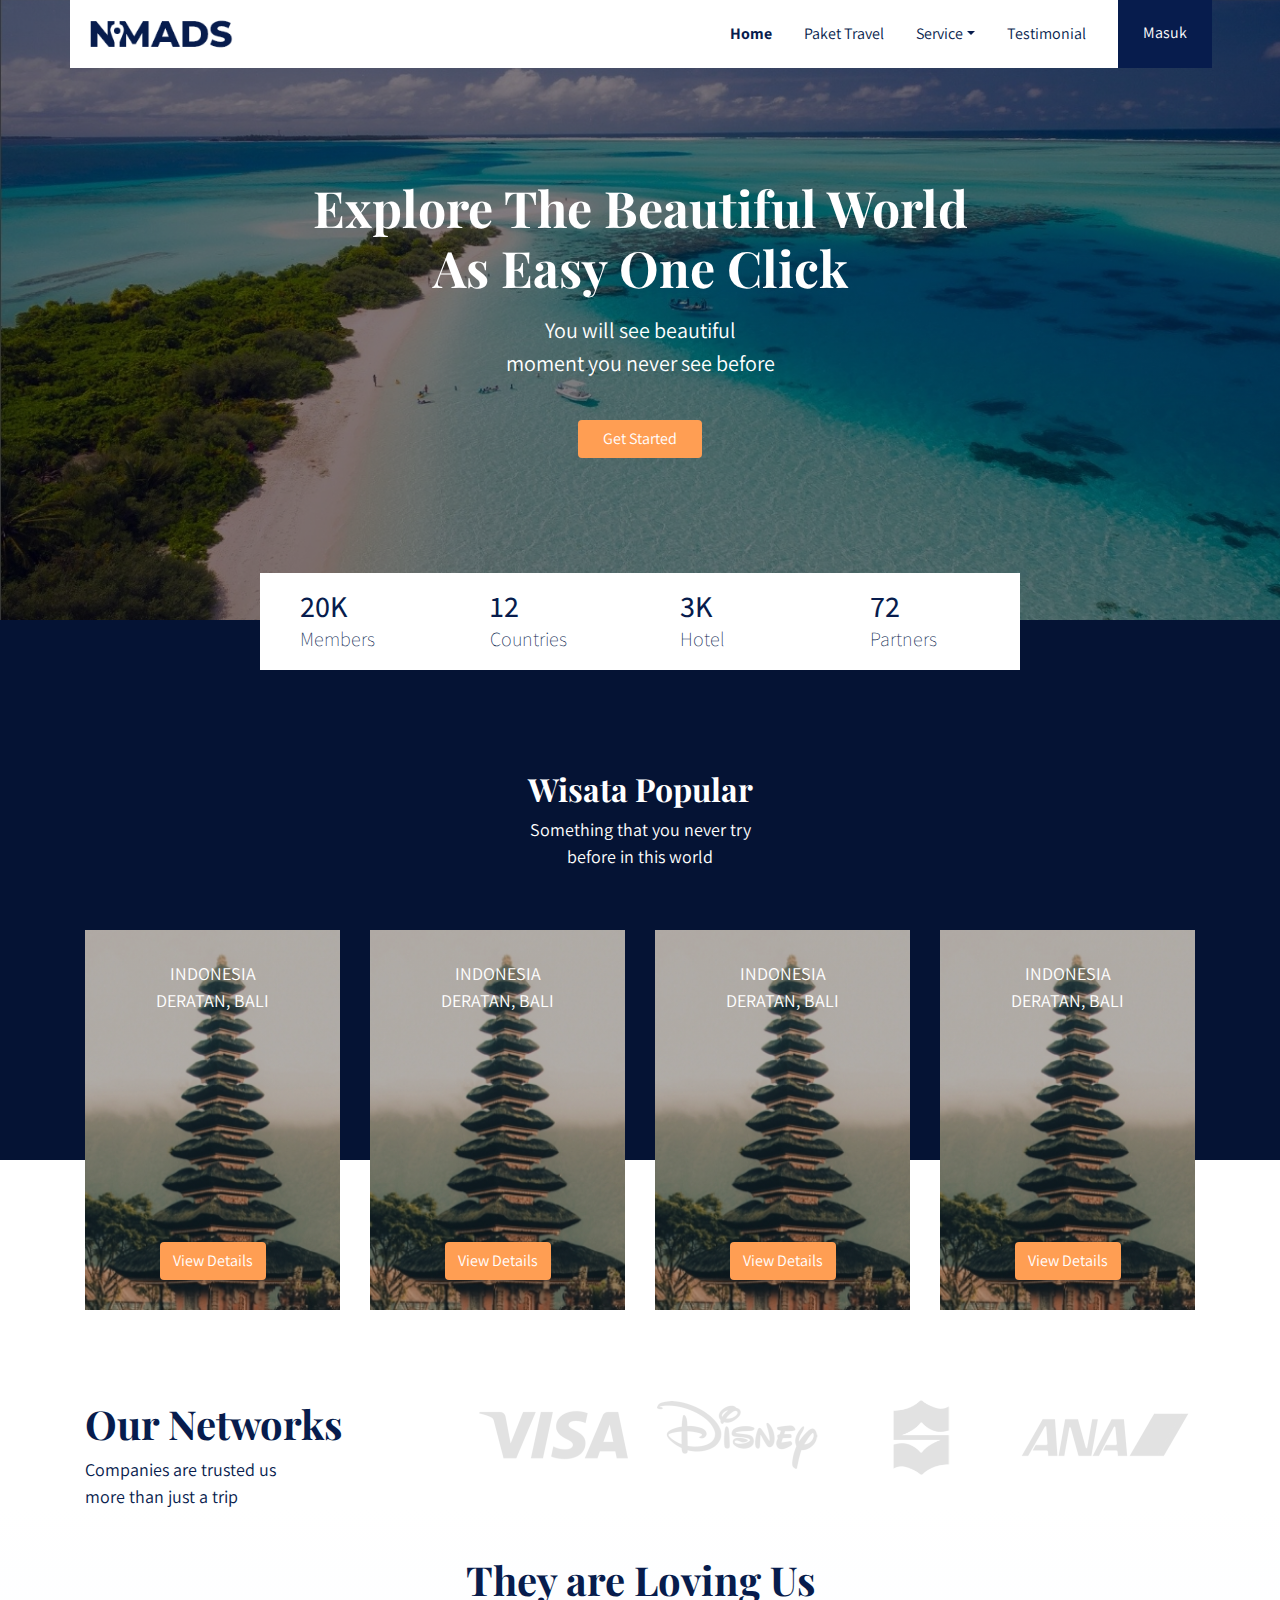
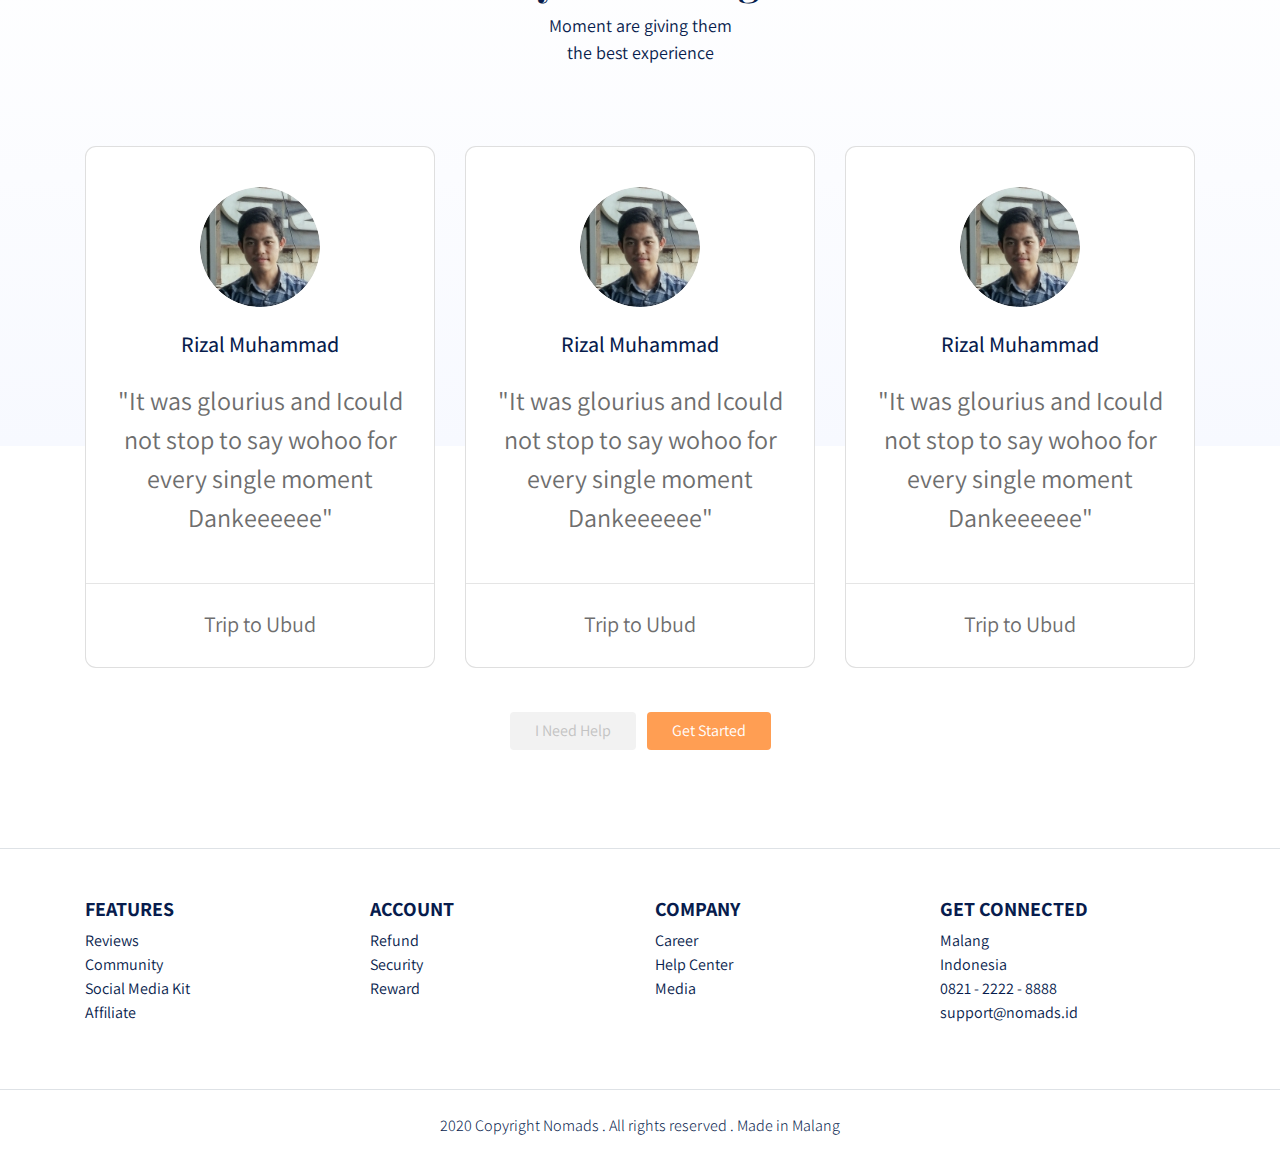
==== index.html @ 01eb6762 "first commit" ====
<!DOCTYPE html>
<html>

<head lang="en">
    <meta charset="utf-8">
    <meta content="IE=edge,chrome=1" http-equiv="X-UA-Compatible">
    <meta name="viewport" content="width=device-width, initial-scale=1.0" />

    <title>Document</title>

    <link rel="stylesheet" href="frontend/libraries/bootstrap/css/bootstrap.css">
    <link rel="stylesheet" href="frontend/styles/main.css">
    <link
        href="https://fonts.googleapis.com/css?family=Assistant:200,300,400,600,700|Playfair+Display:400,400i,500,500i,600,600i,700,700i,800,800i,900,900i&display=swap"
        rel="stylesheet">
</head>

<body>

    <div class="container">
        <nav class="row navbar navbar-expand-lg navbar-light bg-white">
            <a href="#" class="navbar-brand">
                <img src="frontend/image/logo.png" alt="Logo Nomads">
            </a>
            <button class="navbar-toggler navbar-toggler-right" type="button" data-toggle="collapse"
                data-target="#navb">
                <span class="navbar-toggler-icon"></span>
            </button>

            <div class="collapse navbar-collapse" id="navb">
                <ul class="navbar-nav ml-auto mr-3">
                    <li class="nav-item mx-md-2">
                        <a href="#" class="nav-link active">Home</a>
                    </li>
                    <li class="nav-item mx-md-2">
                        <a href="travel.html" class="nav-link">Paket Travel</a>
                    </li>
                    <li class="nav-item dropdown mx-md-2">
                        <a href="#" class="nav-link dropdown-toggle" id="navdrop" data-toggle="dropdown">Service</a>
                        <div class="dropdown-menu">
                            <a href="#" class="dropdown-item">Link</a>
                            <a href="#" class="dropdown-item">Link</a>
                            <a href="#" class="dropdown-item">Link</a>
                        </div>
                    </li>
                    <li class="nav-item mx-md-2">
                        <a href="#testimonialContent" class="nav-link">Testimonial</a>
                    </li>
                </ul>
                <!-- Mobile Button -->
                <form class="form-inline d-sm-block d-md-none">
                    <button class="btn btn-login my-2 my-sm-0">
                        Masuk
                    </button>
                </form>

                <!-- Dekstop Button -->
                <form class="form-inline my-2 my-lg-0 d-none d-md-block">
                    <button class="btn btn-login btn-navbar-right my-2 my-sm-0 px-4">
                        Masuk
                    </button>
                </form>
            </div>
        </nav>
    </div>

    <!-- Header -->
    <header class="text-center">
        <h1>Explore The Beautiful World
            <br />
            As Easy One Click
        </h1>

        <p class="mt-3">
            You will see beautiful
            <br />
            moment you never see before
        </p>
        <a href="#popular" class="btn btn-get-started px-4 mt-4">Get Started</a>
    </header>

    <!-- Main Content -->
    <main>
        <div class="container">
            <section class="section-stats row justify-content-center" id="stats">
                <div class="col-3 col-md-2 stats-detail">
                    <h2>20K</h2>
                    <p>Members</p>
                </div>
                <div class="col-3 col-md-2 stats-detail">
                    <h2>12</h2>
                    <p>Countries</p>
                </div>
                <div class="col-3 col-md-2 stats-detail">
                    <h2>3K</h2>
                    <p>Hotel</p>
                </div>
                <div class="col-3 col-md-2 stats-detail">
                    <h2>72</h2>
                    <p>Partners</p>
                </div>
            </section>
        </div>

        <section class="section-popular" id="popular">
            <div class="container">
                <div class="row">
                    <div class="col text-center section-popular-heading">
                        <h2>Wisata Popular</h2>
                        <p>
                            Something that you never try
                            <br />
                            before in this world
                        </p>
                    </div>
                </div>
            </div>
        </section>
        <section class="section-popular-content" id="popularContent">
            <div class="container">
                <div class="section-popular-travel row justify-content-center">
                    <div class="col-sm-6 col-md-4 col-lg-3">
                        <div class="card-travel text-center d-flex flex-column"
                            style="background-image: linear-gradient(rgba(0,0,0,0.3), rgba(0,0,0,0.3)), url('frontend/image/popular.jpg');">
                            <div class="travel-country">INDONESIA</div>

                            <div class="travel-location">DERATAN, BALI</div>
                            <div class="travel-button mt-auto">
                                <a href="details.html" class="btn btn-travel-details">View Details</a>
                            </div>
                        </div>
                    </div>
                    <div class="col-sm-6 col-md-4 col-lg-3">
                        <div class="card-travel text-center d-flex flex-column"
                            style="background-image: linear-gradient(rgba(0,0,0,0.3), rgba(0,0,0,0.3)), url('frontend/image/popular.jpg');">
                            <div class="travel-country">INDONESIA</div>

                            <div class="travel-location">DERATAN, BALI</div>
                            <div class="travel-button mt-auto">
                                <a href="#" class="btn btn-travel-details">View Details</a>
                            </div>
                        </div>
                    </div>
                    <div class="col-sm-6 col-md-4 col-lg-3">
                        <div class="card-travel text-center d-flex flex-column"
                            style="background-image: linear-gradient(rgba(0,0,0,0.3), rgba(0,0,0,0.3)), url('frontend/image/popular.jpg');">
                            <div class="travel-country">INDONESIA</div>

                            <div class="travel-location">DERATAN, BALI</div>
                            <div class="travel-button mt-auto">
                                <a href="#" class="btn btn-travel-details">View Details</a>
                            </div>
                        </div>
                    </div>
                    <div class="col-sm-6 col-md-4 col-lg-3">
                        <div class="card-travel text-center d-flex flex-column"
                            style="background-image: linear-gradient(rgba(0,0,0,0.3), rgba(0,0,0,0.3)), url('frontend/image/popular.jpg');">
                            <div class="travel-country">INDONESIA</div>

                            <div class="travel-location">DERATAN, BALI</div>
                            <div class="travel-button mt-auto">
                                <a href="#" class="btn btn-travel-details">View Details</a>
                            </div>
                        </div>
                    </div>
                </div>
            </div>
        </section>
        <section class="section-networks" id="networks">
            <div class="container">
                <div class="row">
                    <div class="col-md-4">
                        <h2>Our Networks</h2>
                        <p>
                            Companies are trusted us
                            <br />
                            more than just a trip
                        </p>
                    </div>
                    <div class="col-md-8 text-center">
                        <img src="frontend/image/logo_partner.png" alt="Logo Partners" class="img-partners">
                    </div>
                </div>
            </div>
        </section>
        <!-- Testimonial -->
        <section class="testimonial-heading">
            <div class="container">
                <div class="row">
                    <div class="col text-center">
                        <h2>They are Loving Us</h2>
                        <p>
                            Moment are giving them
                            <br />
                            the best experience
                        </p>
                    </div>
                </div>
            </div>

        </section>
        <!-- Testimonal Content -->

        <section class="section-testimonial-content" id="testimonialContent">
            <div class="container">
                <div class="row section-popular-travel justify-content-center">
                    <div class="col-sm-6 col-md-6 col-lg-4">
                        <div class="card card-testimonial text-center">
                            <div class="testimonial-content">
                                <img src="frontend/image/profile.jpg" alt="User" class="mb-4 rounded-circle">
                                <h3 class="mb-4">Rizal Muhammad</h3>
                                <p class="testimonial">
                                    "It was glourius and Icould not stop to
                                    say wohoo for
                                    every single moment Dankeeeeee"
                                </p>
                            </div>
                            <hr>
                            <p class="trip-to mt-2">
                                Trip to Ubud
                            </p>
                        </div>
                    </div>
                    <div class="col-sm-6 col-md-6 col-lg-4">
                        <div class="card card-testimonial text-center">
                            <div class="testimonial-content">
                                <img src="frontend/image/profile.jpg" alt="User" class="mb-4 rounded-circle">
                                <h3 class="mb-4">Rizal Muhammad</h3>
                                <p class="testimonial">
                                    "It was glourius and Icould not stop to
                                    say wohoo for
                                    every single moment Dankeeeeee"
                                </p>
                            </div>
                            <hr>
                            <p class="trip-to mt-2">
                                Trip to Ubud
                            </p>
                        </div>
                    </div>
                    <div class="col-sm-6 col-md-6 col-lg-4">
                        <div class="card card-testimonial text-center">
                            <div class="testimonial-content">
                                <img src="frontend/image/profile.jpg" alt="User" class="mb-4 rounded-circle">
                                <h3 class="mb-4">Rizal Muhammad</h3>
                                <p class="testimonial">
                                    "It was glourius and Icould not stop to
                                    say wohoo for
                                    every single moment Dankeeeeee"
                                </p>
                            </div>
                            <hr>
                            <p class="trip-to mt-2">
                                Trip to Ubud
                            </p>
                        </div>
                    </div>
                </div>
                <div class="row">
                    <div class="col-12 text-center">
                        <a href="#" class="btn btn-need-help px-4 mt-4 mx-1">I Need Help</a>
                        <a href="login.html" class="btn btn-get-started px-4 mt-4 mx-1"> Get Started</a>
                    </div>
                </div>
            </div>
        </section>




    </main>

    <footer class="section-footer mt-5 mb-4 border-top">
        <div class="container pt-5 pb-5">
            <div class="row justify-content-center">
                <div class="col-12">
                    <div class="row">
                        <div class="col-12 col-lg-3">
                            <h5>FEATURES</h5>
                            <ul class="list-unstyled">
                                <li><a href="#">Reviews</a></li>
                                <li><a href="#">Community</a></li>
                                <li><a href="#">Social Media Kit</a></li>
                                <li><a href="#">Affiliate</a></li>
                            </ul>
                        </div>
                        <div class="col-12 col-lg-3">
                            <h5>ACCOUNT</h5>
                            <ul class="list-unstyled">
                                <li><a href="#">Refund</a></li>
                                <li><a href="#">Security</a></li>
                                <li><a href="#">Reward</a></li>
                            </ul>
                        </div>
                        <div class="col-12 col-lg-3">
                            <h5>COMPANY</h5>
                            <ul class="list-unstyled">
                                <li><a href="#">Career</a></li>
                                <li><a href="#">Help Center</a></li>
                                <li><a href="#">Media</a></li>
                            </ul>
                        </div>
                        <div class="col-12 col-lg-3">
                            <h5>GET CONNECTED</h5>
                            <ul class="list-unstyled">
                                <li><a href="#">Malang</a></li>
                                <li><a href="#">Indonesia</a></li>
                                <li><a href="#">0821 - 2222 - 8888</a></li>
                                <li><a href="#">support@nomads.id</a></li>
                            </ul>
                        </div>
                    </div>
                </div>
            </div>
        </div>
        <div class="container-fluid">
            <div class="row border-top justify-content-center align-item-center pt-4">
                <div class="col-auto text-gray-500 font-weight-light">
                    2020 Copyright Nomads . All rights reserved . Made in Malang
                </div>
            </div>
        </div>
    </footer>

    <script src="frontend/libraries/jquery/jquery-3.4.1.min.js"></script>
    <script src="frontend/libraries/bootstrap/js/bootstrap.js"></script>
    <script src="frontend/libraries/retina/retina.min.js"></script>
</body>

</html>
---- frontend/styles/main.css ----
body {
  background-color: #fff;
  font-family: 'Assistant', sans-serif;
  color: #071c4D;
}

.navbar-brand img {
  max-height: 40px;
}

.navbar-light .navbar-nav .nav-link {
  color: #071c4D;
}

.navbar-light .navbar-nav .nav-link.active {
  font-weight: bold;
  color: #071c4D !important;
}

.btn-navbar-right {
  margin-top: -10px !important;
  margin-bottom: -8px !important;
  margin-right: -18px !important;
  height: 70px;
  border-radius: 0px;
}

.btn-login {
  background-color: #071c4D;
  color: #fff;
}

.btn-login:hover {
  background-color: #1e3771;
  color: #fff;
}

header {
  padding: 180px 0 165px;
  margin-top: -70px;
  background-image: -webkit-gradient(linear, left top, left bottom, from(rgba(0, 0, 0, 0.5)), to(rgba(0, 0, 0, 0.5))), url("../image/banner.jpg");
  background-image: linear-gradient(rgba(0, 0, 0, 0.5), rgba(0, 0, 0, 0.5)), url("../image/banner.jpg");
  background-size: cover;
  opacity: rgba(127, 255, 212, 0.9);
}

header h1,
header p {
  color: #fff;
}

header h1 {
  font-family: 'Playfair Display', serif;
  font-weight: bold;
  font-size: 50px;
}

header p {
  font-size: 22px;
}

header .btn-get-started {
  background-color: #FF9E53;
  color: #fff;
}

header .btn-get-started:hover {
  background-color: #FFAA69;
  color: #fff;
}

.section-stats {
  margin-top: -50px;
  margin-bottom: 50px;
}

.section-stats .stats-detail {
  padding-top: 15px;
  background-color: #fff;
  padding-left: 40px;
  margin-bottom: 0px;
}

.section-stats h2 {
  font-size: 30px;
  margin-bottom: 0;
}

.section-stats p {
  font-size: 20px;
  font-weight: lighter;
}

.section-popular {
  min-height: 540px;
  background-color: #051334;
  margin-top: -100px;
  margin-bottom: -230px;
}

.section-popular .section-popular-heading {
  margin-top: 150px;
}

.section-popular .section-popular-heading h2,
.section-popular .section-popular-heading p {
  color: #fff;
}

.section-popular .section-popular-heading h2 {
  font-family: 'Playfair Display', serif;
  font-weight: bold;
  size: 40px;
}

.section-popular .section-popular-heading p {
  font-size: 18px;
}

.section-popular-content .section-popular-travel .card-travel {
  min-height: 380px;
  background-color: #ddd;
  color: #fff;
  padding: 30px;
  background-size: cover;
  margin-bottom: 20px;
}

.section-popular-content .section-popular-travel .travel-country {
  font-size: 18px;
  color: #fff;
}

.section-popular-content .section-popular-travel .travel-location {
  font-size: 18px;
  color: #fff;
}

.section-popular-content .section-popular-travel .travel-button .btn-travel-details {
  background-color: #FF9E53;
  color: #fff;
}

.section-popular-content .section-popular-travel .travel-button .btn-travel-details:hover {
  background-color: #FFAA69;
  color: #fff;
}

.section-travel-header {
  min-height: 600px;
  background: #E4E6EB;
  margin-top: -70px;
}

.travel-header {
  margin-top: -450px;
}

.travel-header h1 {
  font-family: 'Playfair Display', serif;
  font-weight: bold;
  font-size: 50px;
}

.travel-header p {
  font-size: 22px;
}

.travel-header .has-search {
  width: 50%;
  margin: 0 auto;
  margin-top: 50px;
  float: none;
}

.travel-header .has-search .form-control {
  padding-left: 2.375rem;
  background-color: #E4E6EB;
  height: 50px;
}

.travel-header .has-search .form-control-feedback {
  position: absolute;
  z-index: 2;
  display: block;
  width: 2.375rem;
  height: 2.375rem;
  line-height: 3.375rem;
  text-align: center;
  pointer-events: none;
  color: #071c4D;
}

.section-travel-package {
  margin-top: 100px;
  min-height: 100vh;
}

.section-travel-package .section-travel-content .card-travel {
  position: relative;
  min-height: 260px;
  background-size: cover;
  margin-bottom: 20px;
}

.section-travel-package .section-travel-content .card-travel:hover .overlay {
  opacity: 0.5;
}

.section-travel-package .section-travel-content .card-travel .travel-location {
  font-size: 18px;
  color: #fff;
  margin-left: 10px;
}

.section-travel-package .section-travel-content .card-travel .travel-info {
  margin-left: 10px;
}

.section-travel-package .section-travel-content .card-travel .travel-info img {
  width: 20px;
  height: 20px;
}

.section-travel-package .section-travel-content .card-travel .travel-info .travel-country {
  font-size: 14px;
  color: #fff;
  margin-left: 5px;
  float: left;
}

.section-travel-package .section-travel-content .card-travel .travel-info p {
  color: #FFAA69;
  font-weight: bold;
  float: left;
}

.section-travel-package .section-travel-content .card-travel .overlay {
  position: absolute;
  top: 0;
  bottom: 0;
  left: 100;
  right: 0;
  height: 100%;
  width: 100%;
  opacity: 0;
  -webkit-transition: .3s ease;
  transition: .3s ease;
  background-color: #000;
}

.section-travel-package .section-travel-content .card-travel .overlay .icon {
  color: white;
  font-size: 50px;
  position: absolute;
  top: 50%;
  left: 50%;
  -webkit-transform: translate(-50%, -50%);
          transform: translate(-50%, -50%);
  -ms-transform: translate(-50%, -50%);
  text-align: center;
}

.section-travel-package .section-travel-content .card-travel .overlay .icon .fa-eye:hover {
  color: #eee;
  size: 3px;
}

.section-networks {
  background-color: #fff;
  margin-top: -170px;
  padding-top: 240px;
  padding-bottom: 50px;
}

.section-networks h2 {
  font-family: 'Playfair Display', serif;
  font-weight: bold;
  font-size: 40px;
}

.section-networks p {
  font-size: 18px;
}

.section-networks img {
  max-width: 100%;
}

.testimonial-heading {
  min-height: 540px;
  padding-top: 50px;
  background: -webkit-gradient(linear, left top, left bottom, from(#fff), to(#F7F9FF));
  background: linear-gradient(#fff 0%, #F7F9FF 100%);
  margin-top: -70px;
  margin-bottom: -230px;
}

.testimonial-heading h2 {
  font-family: 'Playfair Display', serif;
  font-weight: bold;
  font-size: 40px;
}

.testimonial-heading p {
  font-size: 18px;
}

.section-testimonial-content {
  margin-top: -300px;
  padding-bottom: 50px;
}

.section-testimonial-content .card-testimonial {
  padding: 40px 20px 10px;
  border-radius: 11px;
  margin-bottom: 20px;
}

.section-testimonial-content .card-testimonial .testimonial-content {
  min-height: 380px;
}

.section-testimonial-content .card-testimonial h3 {
  font-size: 22px;
}

.section-testimonial-content .card-testimonial .testimonial {
  font-weight: 200px;
  font-size: 26px;
  color: #6e6e6e;
  min-height: 160px;
}

.section-testimonial-content .card-testimonial .trip-to {
  font-weight: normal;
  font-size: 22px;
  color: #6e6e6e;
}

.section-testimonial-content .card-testimonial hr {
  margin-left: -20px;
  margin-right: -20px;
}

.section-testimonial-content .btn-get-started {
  background-color: #FF9E53;
  color: #fff;
}

.section-testimonial-content .btn-get-started:hover {
  background-color: #FFAA69;
  color: #fff;
}

.section-testimonial-content .btn-need-help {
  background-color: #f2f2f2;
  color: #C3C3C3;
}

.section-testimonial-content .btn-need-help:hover {
  background-color: #FAFAFA;
  color: #C3C3C3;
}

.section-footer h5 {
  font-weight: bold;
}

.section-footer a {
  color: #071c4D;
}

.section-details-header {
  min-height: 310px;
  background: #E4E6EB;
  margin-top: -70px;
}

.section-details-content {
  margin-top: -210px;
  min-height: 100vh;
}

.section-details-content .breadcrumb {
  background-color: transparent;
  margin-bottom: 30px;
  padding: 0;
}

.section-details-content .breadcrumb-item.active {
  font-weight: bold;
  color: #071c4D;
}

.section-details-content .card-details {
  padding: 30px;
  border-radius: 11px;
}

.section-details-content .card-details h1 {
  font-size: 26px;
}

.section-details-content .card-details h2 {
  font-size: 20px;
}

.section-details-content .card-details p {
  font-size: 18px;
  color: #B1B1B1;
}

.section-details-content .card-details .trip-information th {
  font-weight: 300;
  font-size: 18px;
  color: #071c4D;
}

.section-details-content .card-details .trip-information td {
  font-weight: 300;
  font-size: 18px;
  color: #B1B1B1;
}

.section-details-content .card-details .trip-information .text-blue {
  color: #071c4D;
  font-weight: bold;
}

.section-details-content .card-details .trip-information .text-orange {
  color: #FF9E53;
  font-weight: bold;
}

.section-details-content .card-details .payment-instructions {
  font-weight: 300;
  font-size: 14px;
  color: #B1B1B1;
}

.section-details-content .card-details .bank .bank-item h3 {
  font-size: 18px;
  color: #071c4D;
  margin-bottom: 0;
}

.section-details-content .card-details .bank .bank-item p {
  margin-bottom: 0;
}

.section-details-content .card-details .bank .bank-item .description {
  margin-left: 10px;
  overflow: hidden;
  float: left;
}

.section-details-content .card-details .bank .bank-item .description p {
  font-weight: normal;
  font-size: 16px;
  color: #071c4D;
}

.section-details-content .card-details .bank .bank-image {
  width: 45px;
  height: 45px;
  float: left;
}

.section-details-content .card-details h3 {
  font-weight: 300;
  font-size: 14px;
  color: #071c4D;
}

.section-details-content .card-details .disclaimer {
  font-weight: 300;
  font-size: 18px;
  color: #B1B1B1;
}

.section-details-content .card-details .gj-datepicker .datepicker {
  border-right: 0;
}

.section-details-content .card-details .gj-datepicker .input-group-append .btn {
  padding-right: 30px;
}

.section-details-content .card-details .btn-add-now {
  background-color: #071c4D;
  color: #fff;
}

.section-details-content .card-details .btn-add-now:hover {
  background-color: #1b3b86;
  color: #fff;
}

.section-details-content .card-right {
  border-bottom-left-radius: 0;
  border-bottom-right-radius: 0;
  border-bottom: 0;
}

.section-details-content .features {
  margin-top: 20px;
}

.section-details-content .features h3 {
  font-size: 18px;
  color: #071c4D;
  margin-bottom: 0;
}

.section-details-content .features p {
  margin-bottom: 0;
}

.section-details-content .features .description {
  overflow: hidden;
  float: left;
}

.section-details-content .features .description-event {
  margin-left: 10px;
  overflow: hidden;
  float: left;
}

.section-details-content .features .features-image {
  width: 45px;
  height: 45px;
  float: left;
}

.section-details-content .gallery .xzoom-container {
  display: block;
}

.section-details-content .gallery .xzoom-container .xzoom {
  width: 100%;
  -webkit-box-shadow: none;
          box-shadow: none;
  margin-bottom: 10px;
}

.section-details-content .gallery .xzoom-container .xactive {
  border: 4px solid #000;
  -webkit-box-shadow: none;
          box-shadow: none;
}

.section-details-content .members .member-image {
  width: 40px;
  height: 40px;
}

.section-details-content .join-container {
  margin-top: -16px;
}

.section-details-content .btn-join-now {
  background-color: #FF9E53;
  color: #fff;
  border-radius: 0;
}

.section-details-content .btn-join-now:hover {
  background-color: #FFAA69;
  color: #fff;
}

.section-success {
  height: 90vh;
}

.section-success h1 {
  font-weight: 600;
  font-size: 26px;
  color: #071c4D;
}

.section-success p {
  font-weight: 300;
  font-size: 18px;
  color: #b1b1b1;
}

.section-success .btn-home-page {
  border-radius: 4px;
  background-color: #071c4D;
  color: #fff;
}

.section-success .btn-home-page:hover {
  background-color: #2A488E;
  color: #fff;
}

@media (min-width: 992px) {
  .login-container {
    background: -webkit-gradient(linear, left top, right top, color-stop(60%, #ffffff), color-stop(40%, #E4E6EB));
    background: linear-gradient(90deg, #ffffff 60%, #E4E6EB 40%);
    width: 100vw;
    height: 100vh;
  }
}

.page-login {
  height: 100vh;
}

.page-login .btn-login {
  background-color: #FF9E53;
  color: #fff;
}

.page-login .btn-login:hover {
  color: #fff;
}

.page-login .section-left h1 {
  font-family: "Playfair Display";
  font-weight: bold;
  font-size: 50px;
  text-align: left;
  color: #071c4D;
}

.page-login .section-right a {
  font-family: Assistant;
  font-weight: 100;
  text-decoration: underline;
  font-size: 16px;
  text-align: center;
  color: #bfbfbf;
}
/*# sourceMappingURL=main.css.map */
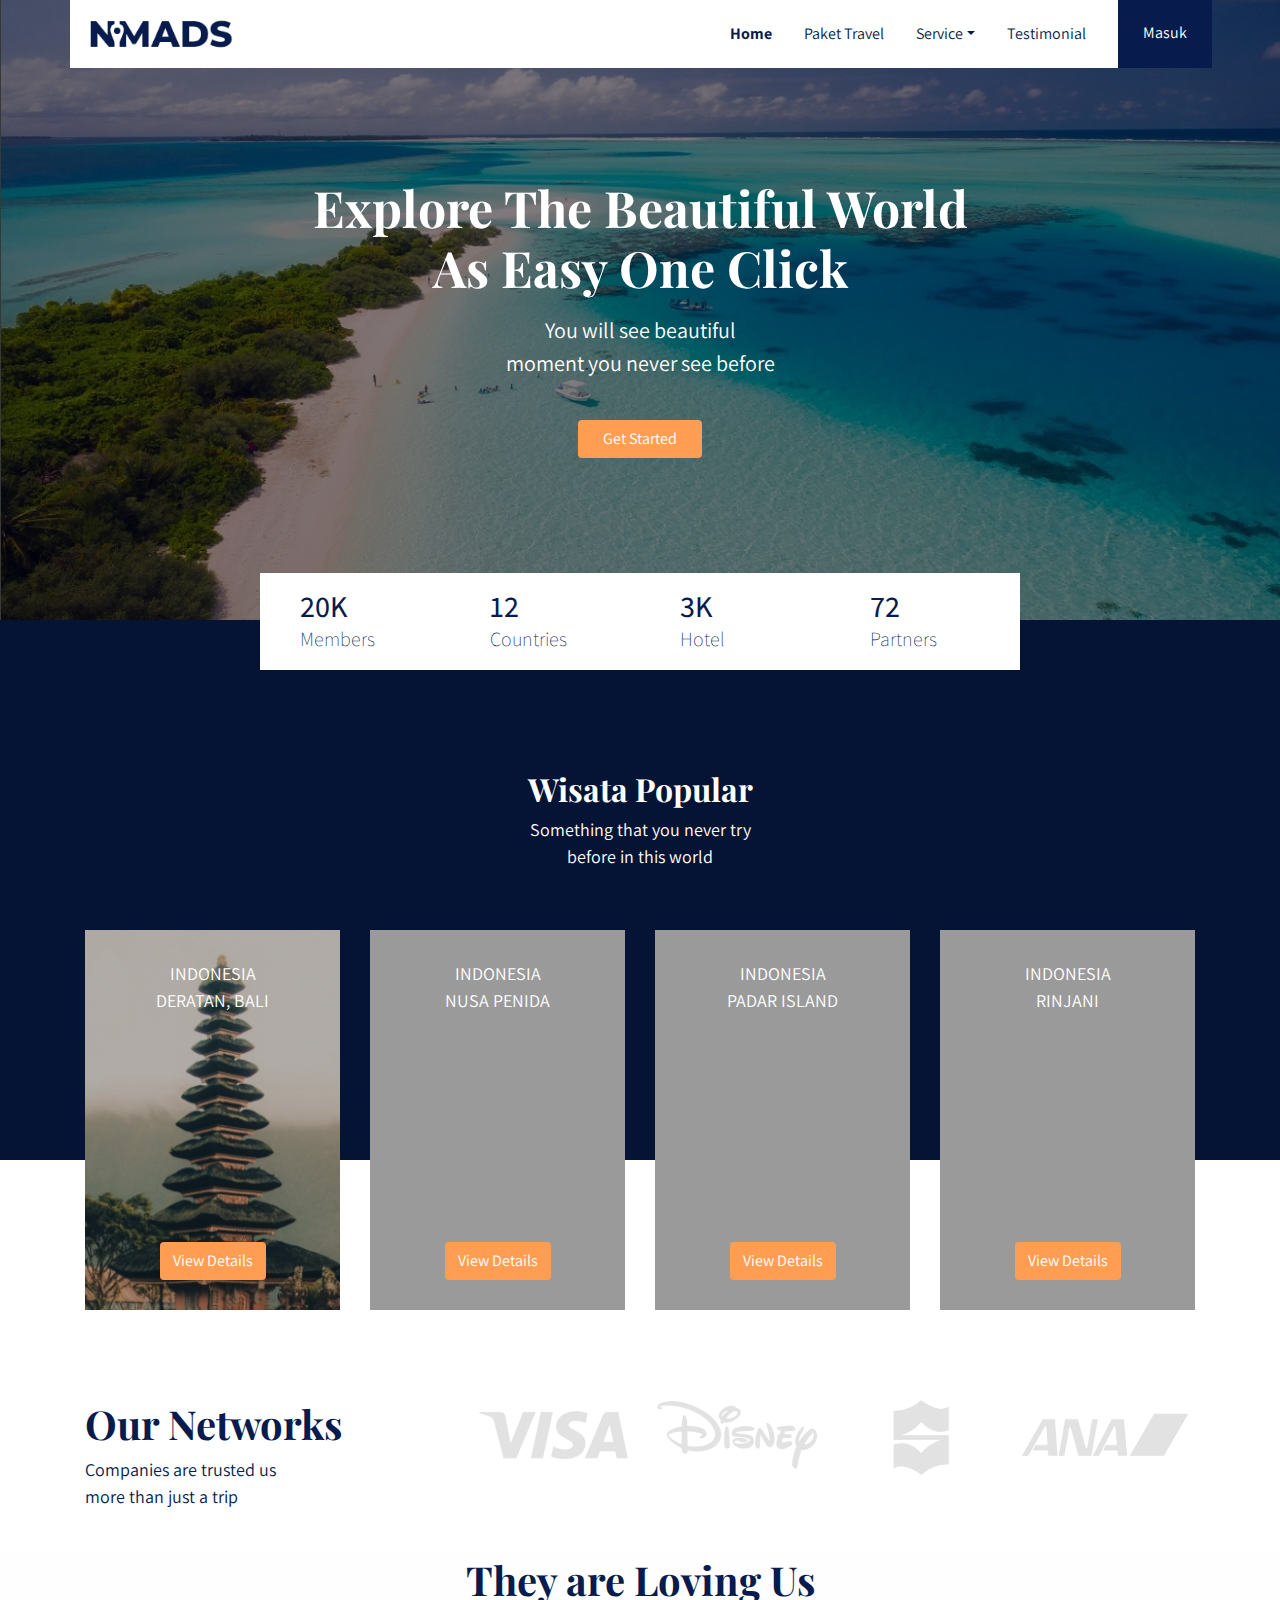
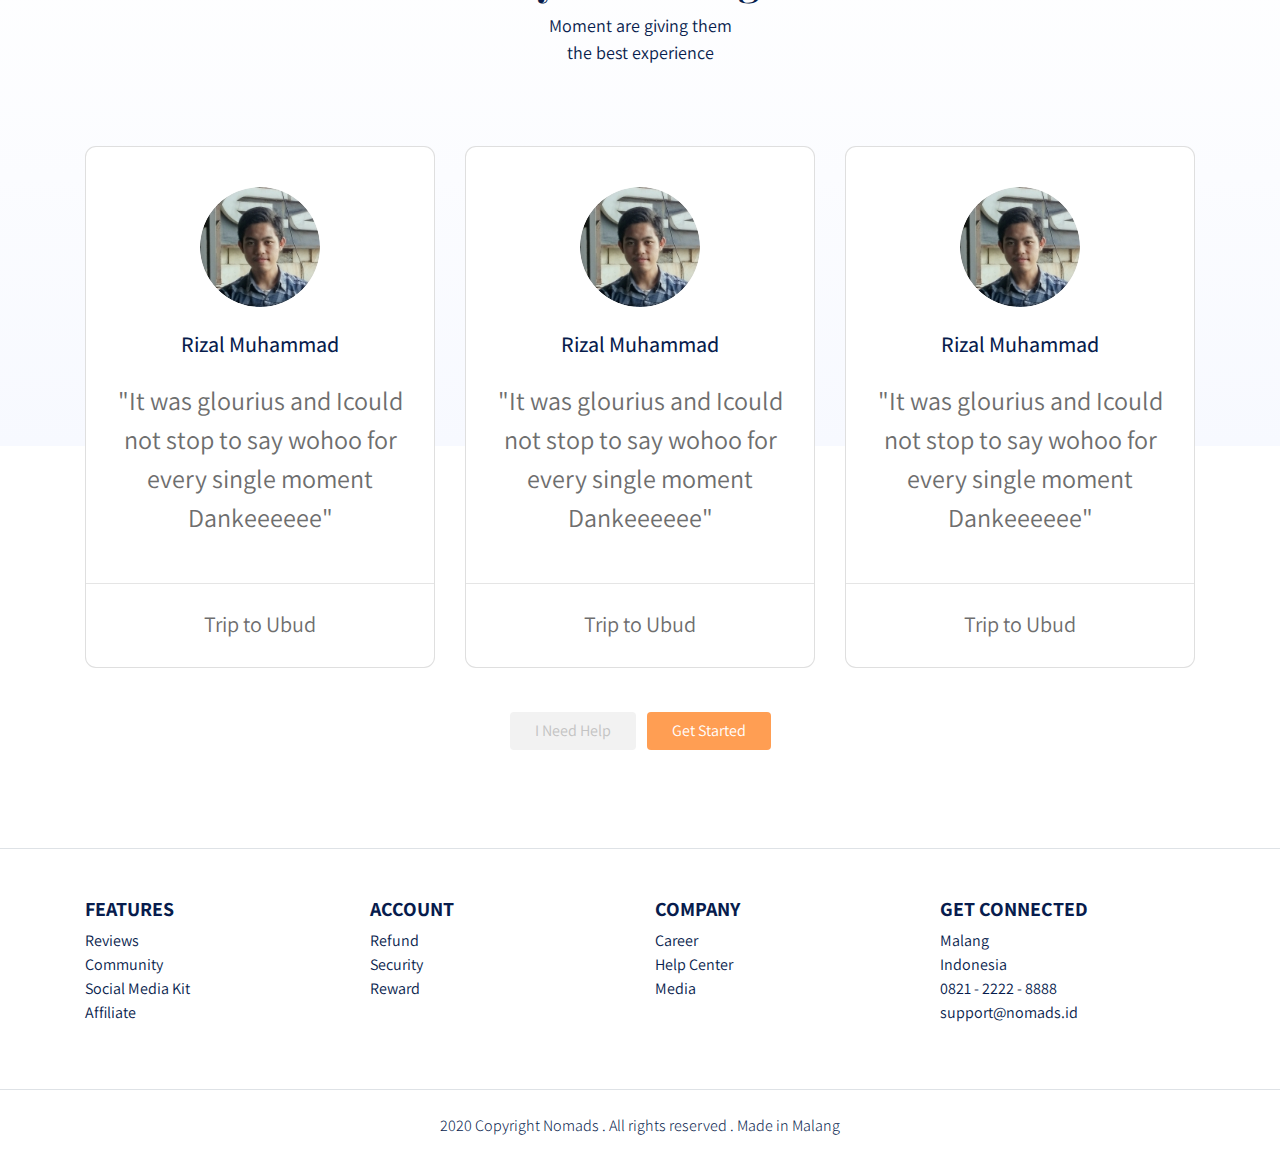
==== commit 1f5e22a4: "two" ====
--- a/index.html
+++ b/index.html
@@ -44,7 +44,7 @@
                         </div>
                     </li>
                     <li class="nav-item mx-md-2">
-                        <a href="#testimonialContent" class="nav-link">Testimonial</a>
+                        <a href="#testimonialHeading" class="nav-link">Testimonial</a>
                     </li>
                 </ul>
                 <!-- Mobile Button -->
@@ -132,34 +132,34 @@
                     </div>
                     <div class="col-sm-6 col-md-4 col-lg-3">
                         <div class="card-travel text-center d-flex flex-column"
-                            style="background-image: linear-gradient(rgba(0,0,0,0.3), rgba(0,0,0,0.3)), url('frontend/image/popular.jpg');">
+                            style="background-image: linear-gradient(rgba(0,0,0,0.3), rgba(0,0,0,0.3)), url('frontend/image/nusa.jpg');">
                             <div class="travel-country">INDONESIA</div>
 
-                            <div class="travel-location">DERATAN, BALI</div>
+                            <div class="travel-location">NUSA PENIDA</div>
                             <div class="travel-button mt-auto">
-                                <a href="#" class="btn btn-travel-details">View Details</a>
+                                <a href="details.html" class="btn btn-travel-details">View Details</a>
                             </div>
                         </div>
                     </div>
                     <div class="col-sm-6 col-md-4 col-lg-3">
                         <div class="card-travel text-center d-flex flex-column"
-                            style="background-image: linear-gradient(rgba(0,0,0,0.3), rgba(0,0,0,0.3)), url('frontend/image/popular.jpg');">
+                            style="background-image: linear-gradient(rgba(0,0,0,0.3), rgba(0,0,0,0.3)), url('frontend/image/padar.jpg');">
                             <div class="travel-country">INDONESIA</div>
 
-                            <div class="travel-location">DERATAN, BALI</div>
+                            <div class="travel-location">PADAR ISLAND</div>
                             <div class="travel-button mt-auto">
-                                <a href="#" class="btn btn-travel-details">View Details</a>
+                                <a href="details.html" class="btn btn-travel-details">View Details</a>
                             </div>
                         </div>
                     </div>
                     <div class="col-sm-6 col-md-4 col-lg-3">
                         <div class="card-travel text-center d-flex flex-column"
-                            style="background-image: linear-gradient(rgba(0,0,0,0.3), rgba(0,0,0,0.3)), url('frontend/image/popular.jpg');">
+                            style="background-image: linear-gradient(rgba(0,0,0,0.3), rgba(0,0,0,0.3)), url('frontend/image/rinjani.jpg');">
                             <div class="travel-country">INDONESIA</div>
 
-                            <div class="travel-location">DERATAN, BALI</div>
+                            <div class="travel-location">RINJANI</div>
                             <div class="travel-button mt-auto">
-                                <a href="#" class="btn btn-travel-details">View Details</a>
+                                <a href="details.html" class="btn btn-travel-details">View Details</a>
                             </div>
                         </div>
                     </div>
@@ -184,7 +184,7 @@
             </div>
         </section>
         <!-- Testimonial -->
-        <section class="testimonial-heading">
+        <section class="testimonial-heading" id="testimonialHeading">
             <div class="container">
                 <div class="row">
                     <div class="col text-center">
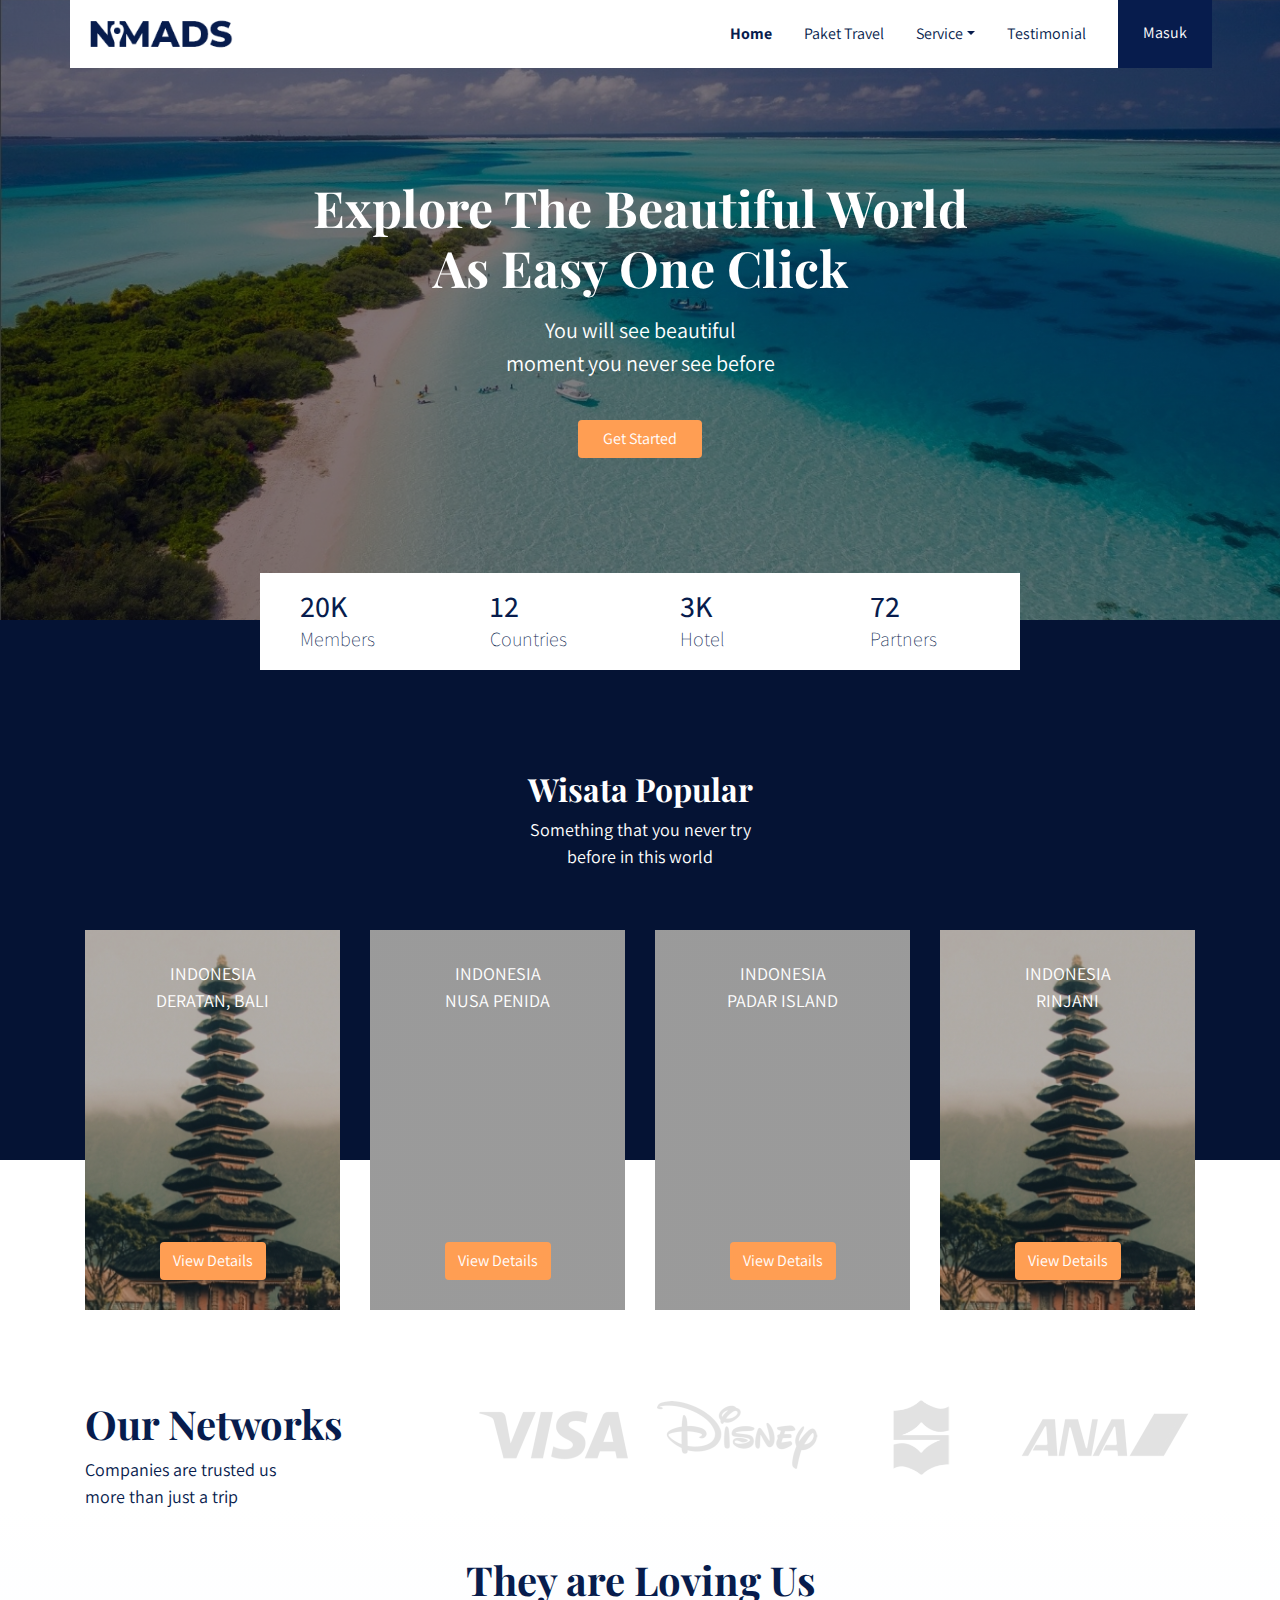
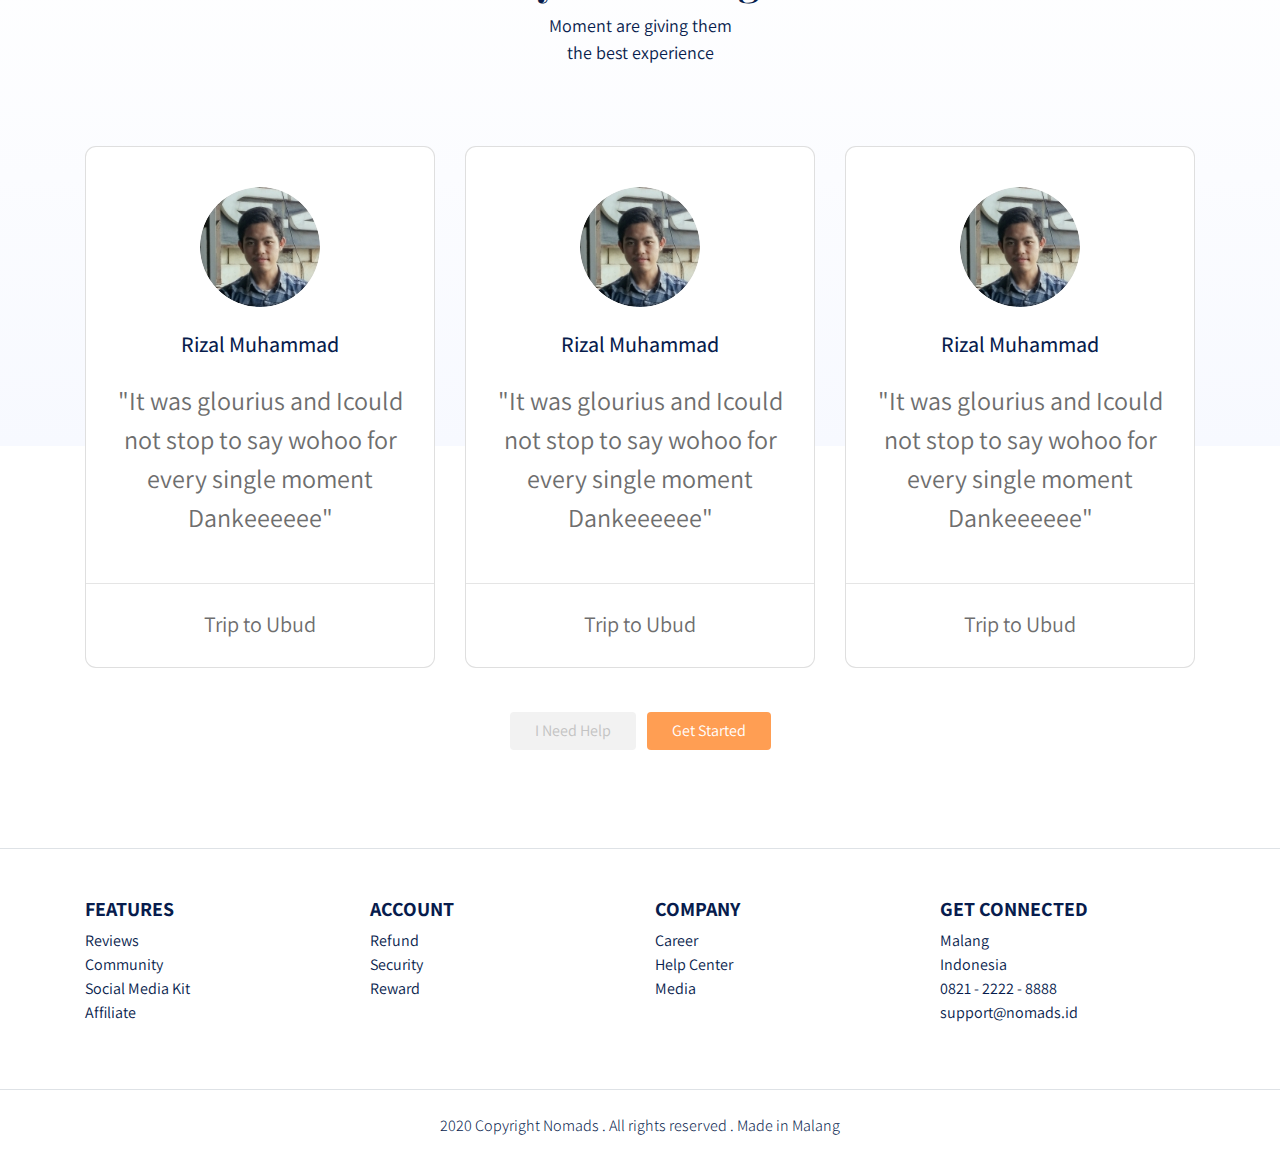
==== commit 473bddbf: "second commit" ====
--- a/index.html
+++ b/index.html
@@ -49,14 +49,16 @@
                 </ul>
                 <!-- Mobile Button -->
                 <form class="form-inline d-sm-block d-md-none">
-                    <button class="btn btn-login my-2 my-sm-0">
+                    <button class="btn btn-login my-2 my-sm-0"
+                        onclick="event.preventDefault(); location.href='login.html';">
                         Masuk
                     </button>
                 </form>
 
                 <!-- Dekstop Button -->
                 <form class="form-inline my-2 my-lg-0 d-none d-md-block">
-                    <button class="btn btn-login btn-navbar-right my-2 my-sm-0 px-4">
+                    <button class="btn btn-login btn-navbar-right my-2 my-sm-0 px-4"
+                        onclick="event.preventDefault(); location.href='login.html';">
                         Masuk
                     </button>
                 </form>
@@ -154,8 +156,8 @@
                     </div>
                     <div class="col-sm-6 col-md-4 col-lg-3">
                         <div class="card-travel text-center d-flex flex-column"
-                            style="background-image: linear-gradient(rgba(0,0,0,0.3), rgba(0,0,0,0.3)), url('frontend/image/rinjani.jpg');">
-                            <div class="travel-country">INDONESIA</div>
+                            style="background-image: linear-gradient(rgba(0,0,0,0.3), rgba(0,0,0,0.3)), url('frontend/image/popular.jpg');">
+                            <div class="travel-country" rinjani>INDONESIA</div>
 
                             <div class="travel-location">RINJANI</div>
                             <div class="travel-button mt-auto">
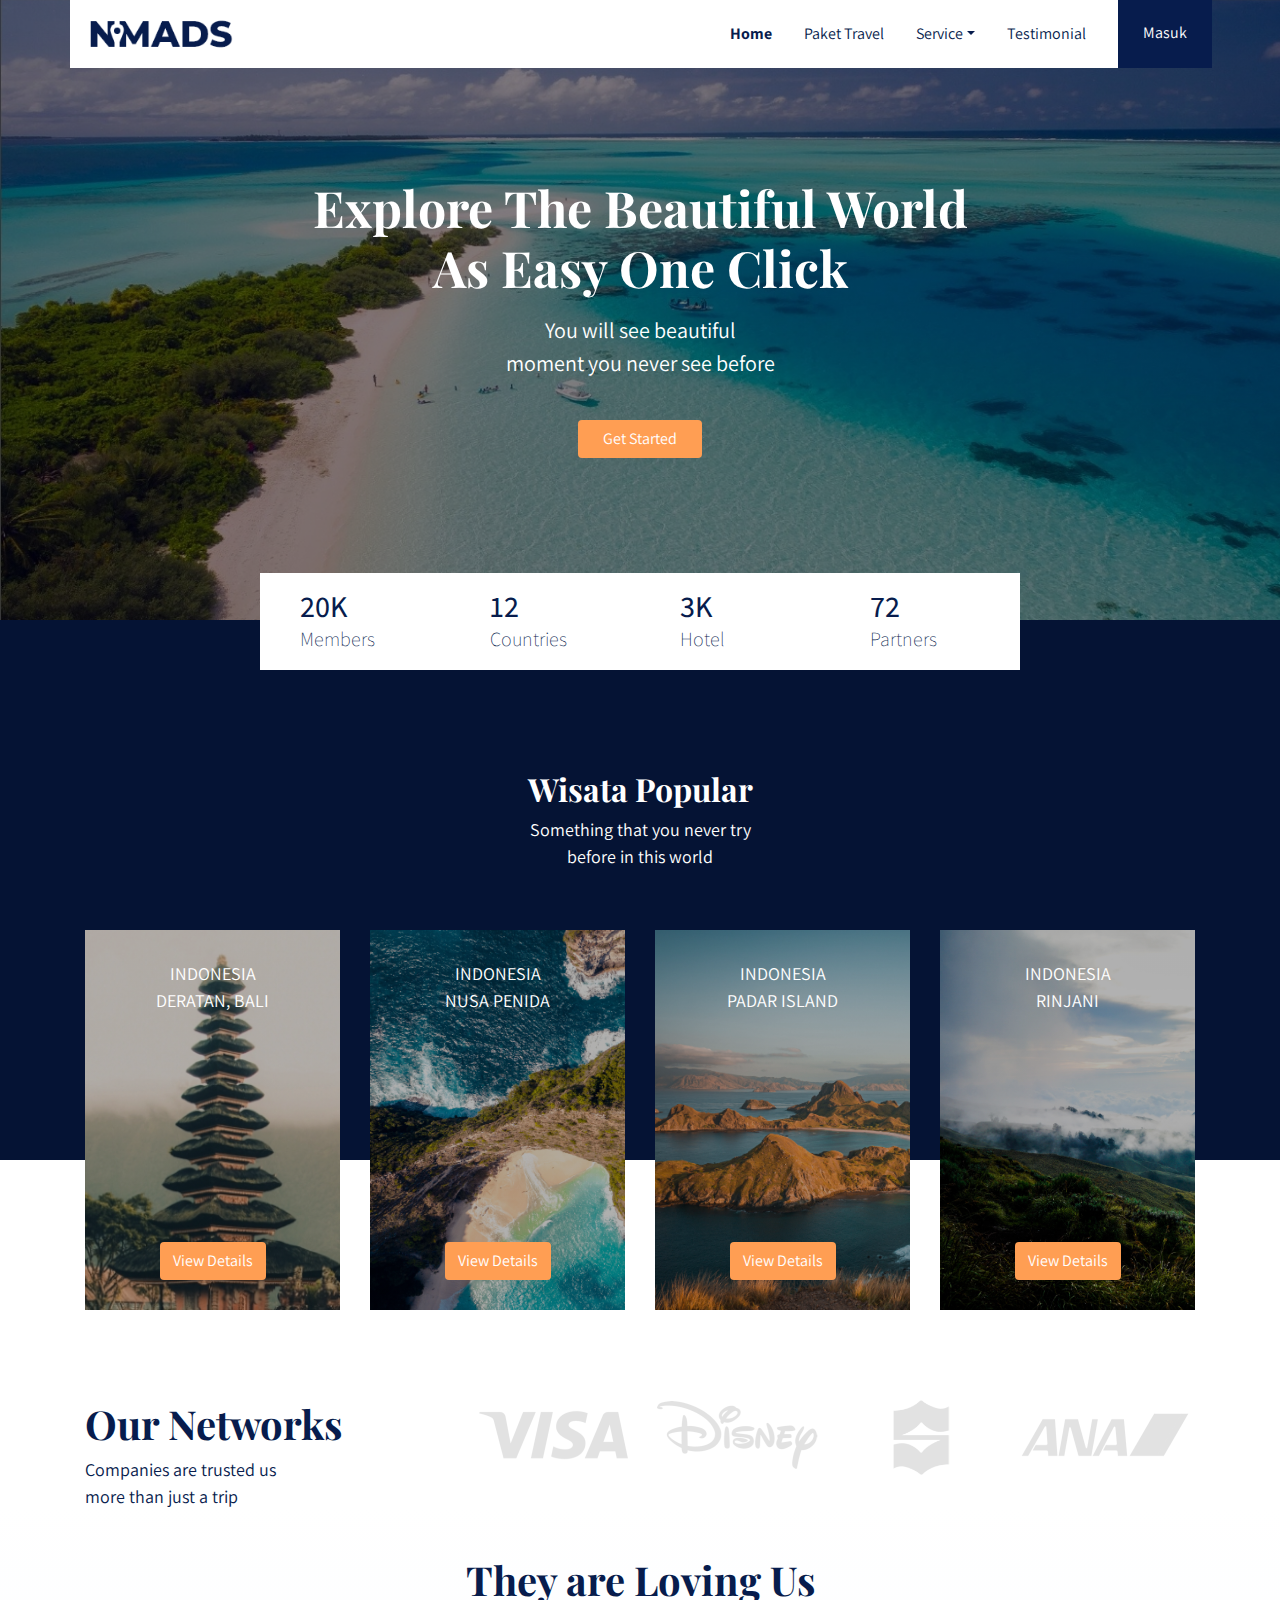
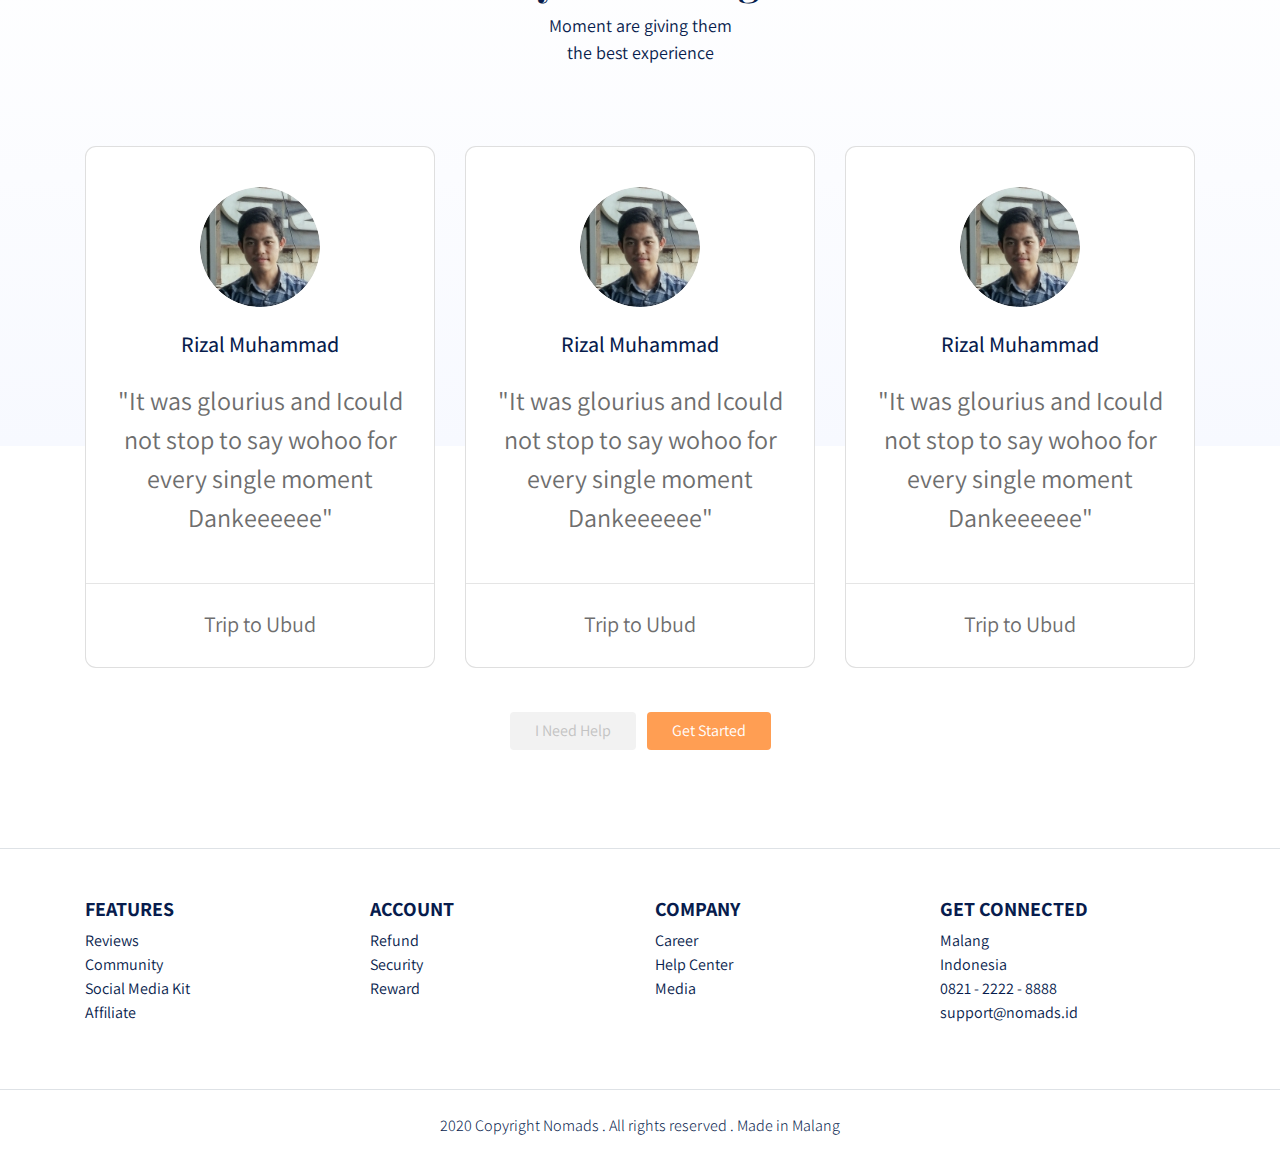
==== commit 4939c6c3: "revisi" ====
--- a/index.html
+++ b/index.html
@@ -156,7 +156,7 @@
                     </div>
                     <div class="col-sm-6 col-md-4 col-lg-3">
                         <div class="card-travel text-center d-flex flex-column"
-                            style="background-image: linear-gradient(rgba(0,0,0,0.3), rgba(0,0,0,0.3)), url('frontend/image/popular.jpg');">
+                            style="background-image: linear-gradient(rgba(0,0,0,0.3), rgba(0,0,0,0.3)), url('frontend/image/rinjani.jpg');">
                             <div class="travel-country" rinjani>INDONESIA</div>
 
                             <div class="travel-location">RINJANI</div>
